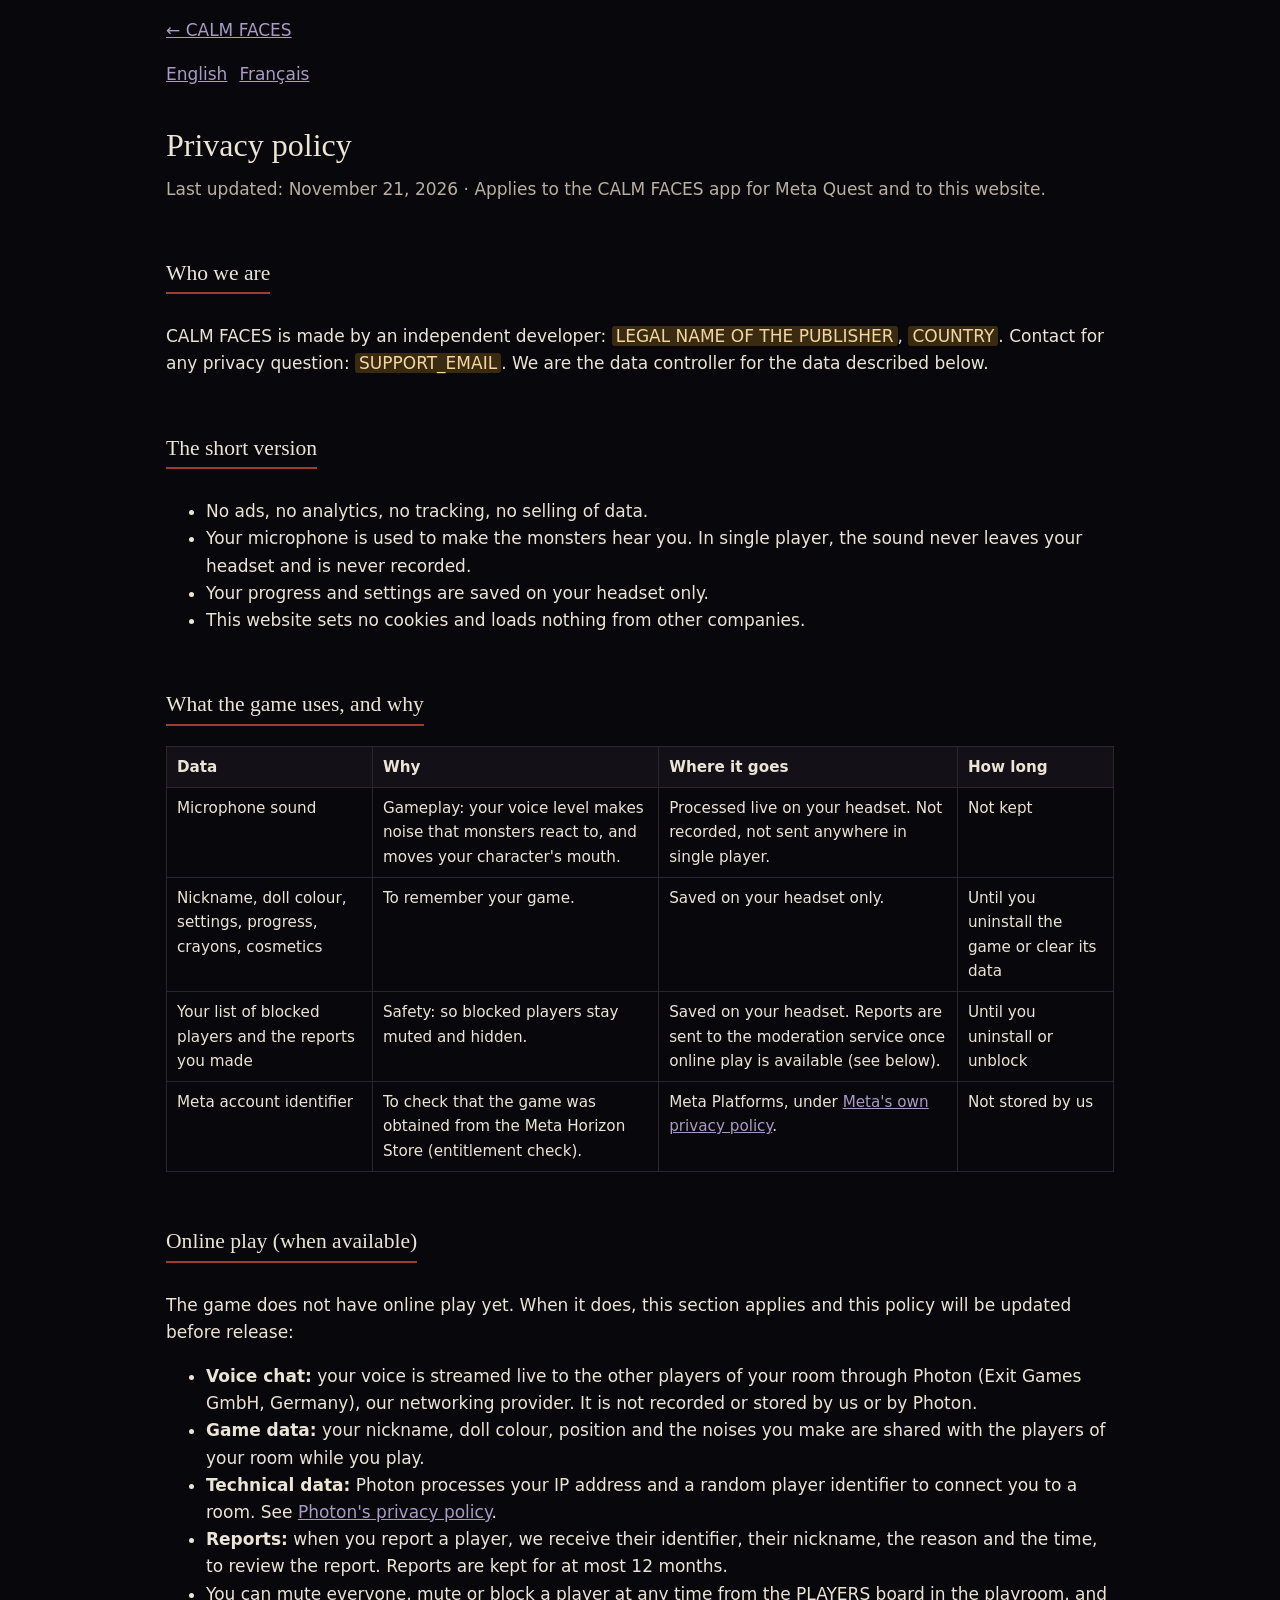
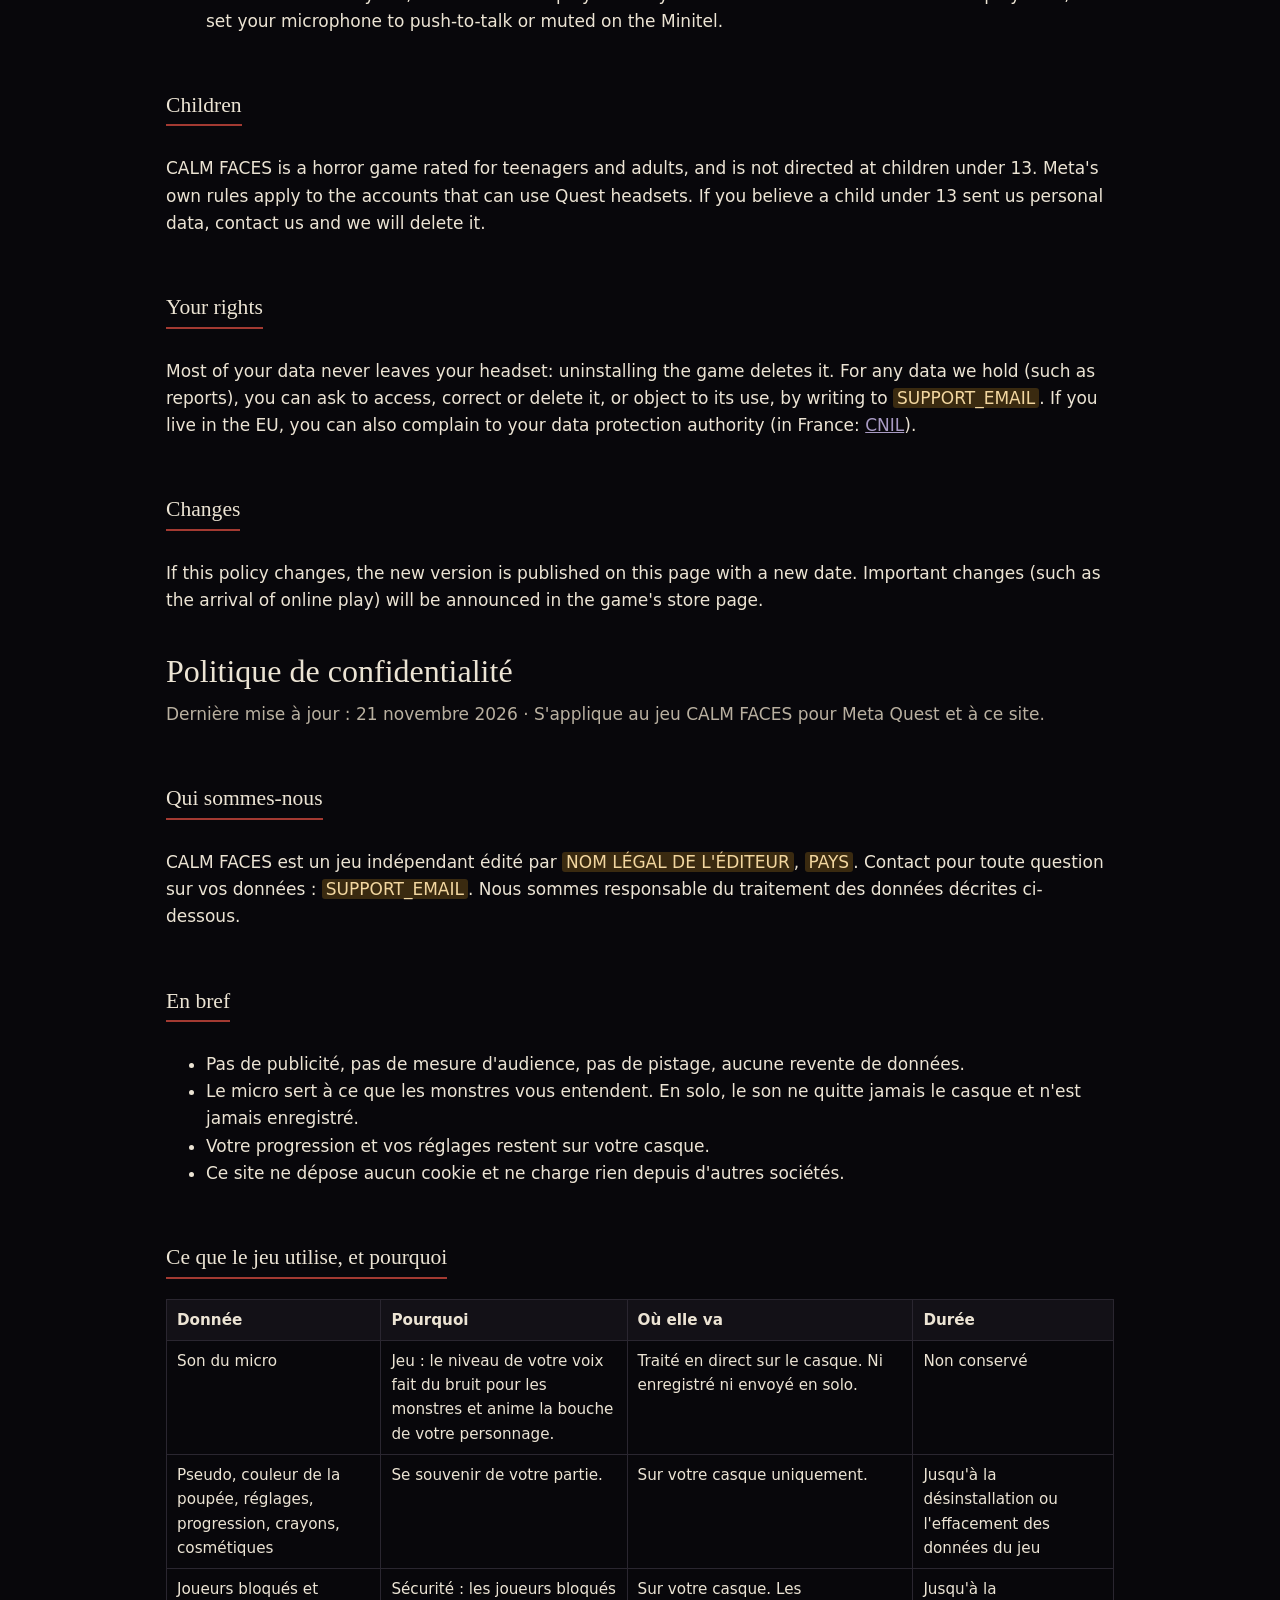
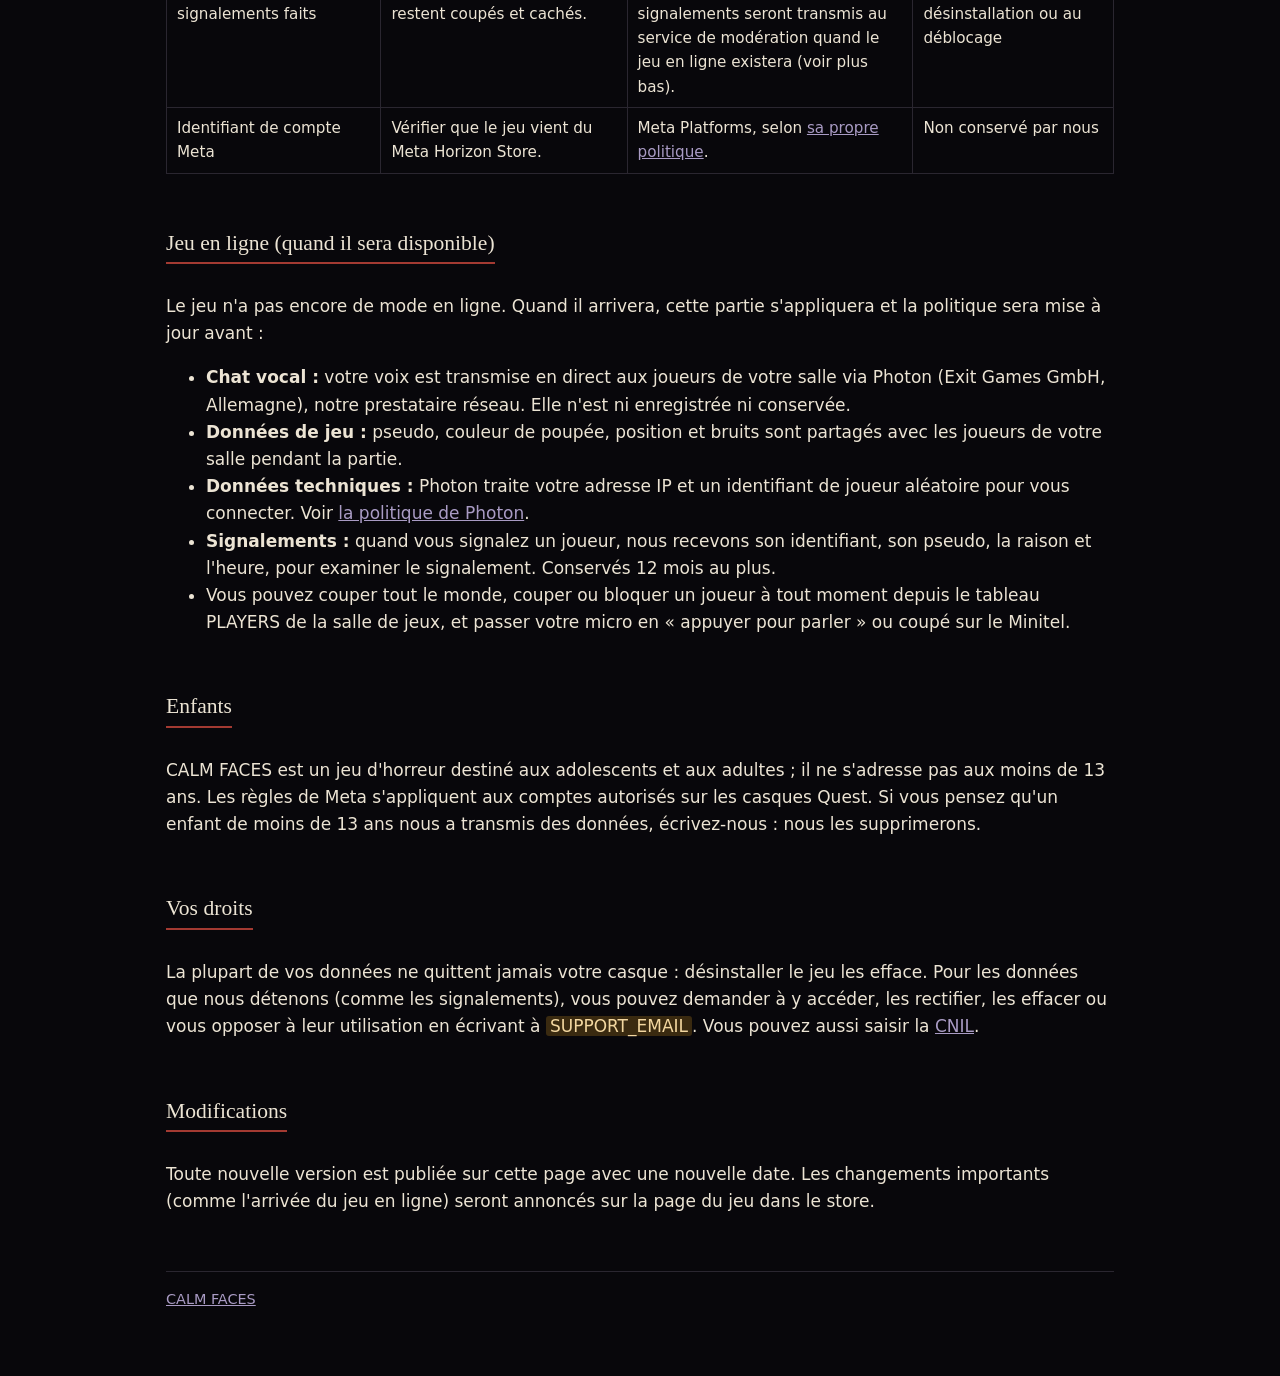
==== privacy.html @ fc9dc42d "Site de CALM FACES : page du jeu et politique de confidentialité Co-Authored-By: Claude Opus 5.5 <no" ====
<!doctype html>
<html lang="en">
<head>
  <meta charset="utf-8">
  <meta name="viewport" content="width=device-width, initial-scale=1">
  <title>CALM FACES — Privacy policy</title>
  <meta name="description" content="Privacy policy of the VR game CALM FACES.">
  <link rel="icon" href="img/icone.png">
  <link rel="stylesheet" href="style.css">
</head>
<body>
<div class="page doc">
  <p><a href="index.html">← CALM FACES</a></p>
  <div class="lang"><a href="#en">English</a><a href="#fr">Français</a></div>

  <section id="en">
    <h1>Privacy policy</h1>
    <p class="maj">Last updated: November 21, 2026 · Applies to the CALM FACES app for Meta Quest and to this website.</p>

    <h2>Who we are</h2>
    <p>CALM FACES is made by an independent developer: <span class="a-remplir">LEGAL NAME OF THE PUBLISHER</span>,
       <span class="a-remplir">COUNTRY</span>. Contact for any privacy question: <span class="a-remplir">SUPPORT_EMAIL</span>.
       We are the data controller for the data described below.</p>

    <h2>The short version</h2>
    <ul>
      <li>No ads, no analytics, no tracking, no selling of data.</li>
      <li>Your microphone is used to make the monsters hear you. In single player, the sound never leaves your headset and is never recorded.</li>
      <li>Your progress and settings are saved on your headset only.</li>
      <li>This website sets no cookies and loads nothing from other companies.</li>
    </ul>

    <h2>What the game uses, and why</h2>
    <table>
      <tr><th>Data</th><th>Why</th><th>Where it goes</th><th>How long</th></tr>
      <tr><td>Microphone sound</td><td>Gameplay: your voice level makes noise that monsters react to, and moves your character's mouth.</td><td>Processed live on your headset. Not recorded, not sent anywhere in single player.</td><td>Not kept</td></tr>
      <tr><td>Nickname, doll colour, settings, progress, crayons, cosmetics</td><td>To remember your game.</td><td>Saved on your headset only.</td><td>Until you uninstall the game or clear its data</td></tr>
      <tr><td>Your list of blocked players and the reports you made</td><td>Safety: so blocked players stay muted and hidden.</td><td>Saved on your headset. Reports are sent to the moderation service once online play is available (see below).</td><td>Until you uninstall or unblock</td></tr>
      <tr><td>Meta account identifier</td><td>To check that the game was obtained from the Meta Horizon Store (entitlement check).</td><td>Meta Platforms, under <a href="https://www.meta.com/legal/privacy-policy/">Meta's own privacy policy</a>.</td><td>Not stored by us</td></tr>
    </table>

    <h2>Online play (when available)</h2>
    <p>The game does not have online play yet. When it does, this section applies and this policy will be updated before release:</p>
    <ul>
      <li><strong>Voice chat:</strong> your voice is streamed live to the other players of your room through Photon (Exit Games GmbH, Germany), our networking provider. It is not recorded or stored by us or by Photon.</li>
      <li><strong>Game data:</strong> your nickname, doll colour, position and the noises you make are shared with the players of your room while you play.</li>
      <li><strong>Technical data:</strong> Photon processes your IP address and a random player identifier to connect you to a room. See <a href="https://www.photonengine.com/privacy">Photon's privacy policy</a>.</li>
      <li><strong>Reports:</strong> when you report a player, we receive their identifier, their nickname, the reason and the time, to review the report. Reports are kept for at most 12 months.</li>
      <li>You can mute everyone, mute or block a player at any time from the PLAYERS board in the playroom, and set your microphone to push-to-talk or muted on the Minitel.</li>
    </ul>

    <h2>Children</h2>
    <p>CALM FACES is a horror game rated for teenagers and adults, and is not directed at children under 13. Meta's own rules apply to the accounts that can use Quest headsets. If you believe a child under 13 sent us personal data, contact us and we will delete it.</p>

    <h2>Your rights</h2>
    <p>Most of your data never leaves your headset: uninstalling the game deletes it. For any data we hold (such as reports), you can ask to access, correct or delete it, or object to its use, by writing to <span class="a-remplir">SUPPORT_EMAIL</span>. If you live in the EU, you can also complain to your data protection authority (in France: <a href="https://www.cnil.fr/">CNIL</a>).</p>

    <h2>Changes</h2>
    <p>If this policy changes, the new version is published on this page with a new date. Important changes (such as the arrival of online play) will be announced in the game's store page.</p>
  </section>

  <section id="fr">
    <h1>Politique de confidentialité</h1>
    <p class="maj">Dernière mise à jour : 21 novembre 2026 · S'applique au jeu CALM FACES pour Meta Quest et à ce site.</p>

    <h2>Qui sommes-nous</h2>
    <p>CALM FACES est un jeu indépendant édité par <span class="a-remplir">NOM LÉGAL DE L'ÉDITEUR</span>,
       <span class="a-remplir">PAYS</span>. Contact pour toute question sur vos données : <span class="a-remplir">SUPPORT_EMAIL</span>.
       Nous sommes responsable du traitement des données décrites ci-dessous.</p>

    <h2>En bref</h2>
    <ul>
      <li>Pas de publicité, pas de mesure d'audience, pas de pistage, aucune revente de données.</li>
      <li>Le micro sert à ce que les monstres vous entendent. En solo, le son ne quitte jamais le casque et n'est jamais enregistré.</li>
      <li>Votre progression et vos réglages restent sur votre casque.</li>
      <li>Ce site ne dépose aucun cookie et ne charge rien depuis d'autres sociétés.</li>
    </ul>

    <h2>Ce que le jeu utilise, et pourquoi</h2>
    <table>
      <tr><th>Donnée</th><th>Pourquoi</th><th>Où elle va</th><th>Durée</th></tr>
      <tr><td>Son du micro</td><td>Jeu : le niveau de votre voix fait du bruit pour les monstres et anime la bouche de votre personnage.</td><td>Traité en direct sur le casque. Ni enregistré ni envoyé en solo.</td><td>Non conservé</td></tr>
      <tr><td>Pseudo, couleur de la poupée, réglages, progression, crayons, cosmétiques</td><td>Se souvenir de votre partie.</td><td>Sur votre casque uniquement.</td><td>Jusqu'à la désinstallation ou l'effacement des données du jeu</td></tr>
      <tr><td>Joueurs bloqués et signalements faits</td><td>Sécurité : les joueurs bloqués restent coupés et cachés.</td><td>Sur votre casque. Les signalements seront transmis au service de modération quand le jeu en ligne existera (voir plus bas).</td><td>Jusqu'à la désinstallation ou au déblocage</td></tr>
      <tr><td>Identifiant de compte Meta</td><td>Vérifier que le jeu vient du Meta Horizon Store.</td><td>Meta Platforms, selon <a href="https://www.meta.com/legal/privacy-policy/">sa propre politique</a>.</td><td>Non conservé par nous</td></tr>
    </table>

    <h2>Jeu en ligne (quand il sera disponible)</h2>
    <p>Le jeu n'a pas encore de mode en ligne. Quand il arrivera, cette partie s'appliquera et la politique sera mise à jour avant :</p>
    <ul>
      <li><strong>Chat vocal :</strong> votre voix est transmise en direct aux joueurs de votre salle via Photon (Exit Games GmbH, Allemagne), notre prestataire réseau. Elle n'est ni enregistrée ni conservée.</li>
      <li><strong>Données de jeu :</strong> pseudo, couleur de poupée, position et bruits sont partagés avec les joueurs de votre salle pendant la partie.</li>
      <li><strong>Données techniques :</strong> Photon traite votre adresse IP et un identifiant de joueur aléatoire pour vous connecter. Voir <a href="https://www.photonengine.com/privacy">la politique de Photon</a>.</li>
      <li><strong>Signalements :</strong> quand vous signalez un joueur, nous recevons son identifiant, son pseudo, la raison et l'heure, pour examiner le signalement. Conservés 12 mois au plus.</li>
      <li>Vous pouvez couper tout le monde, couper ou bloquer un joueur à tout moment depuis le tableau PLAYERS de la salle de jeux, et passer votre micro en « appuyer pour parler » ou coupé sur le Minitel.</li>
    </ul>

    <h2>Enfants</h2>
    <p>CALM FACES est un jeu d'horreur destiné aux adolescents et aux adultes ; il ne s'adresse pas aux moins de 13 ans. Les règles de Meta s'appliquent aux comptes autorisés sur les casques Quest. Si vous pensez qu'un enfant de moins de 13 ans nous a transmis des données, écrivez-nous : nous les supprimerons.</p>

    <h2>Vos droits</h2>
    <p>La plupart de vos données ne quittent jamais votre casque : désinstaller le jeu les efface. Pour les données que nous détenons (comme les signalements), vous pouvez demander à y accéder, les rectifier, les effacer ou vous opposer à leur utilisation en écrivant à <span class="a-remplir">SUPPORT_EMAIL</span>. Vous pouvez aussi saisir la <a href="https://www.cnil.fr/">CNIL</a>.</p>

    <h2>Modifications</h2>
    <p>Toute nouvelle version est publiée sur cette page avec une nouvelle date. Les changements importants (comme l'arrivée du jeu en ligne) seront annoncés sur la page du jeu dans le store.</p>
  </section>

  <footer><nav><a href="index.html">CALM FACES</a></nav></footer>
</div>
</body>
</html>
---- style.css ----
/* CALM FACES — site du jeu. Aucune ressource externe (pas de police Google, pas de traceur) : rien ne part
   chez un tiers quand on visite la page, ce qui simplifie la politique de confidentialité. */
:root {
  --nuit: #08070b;
  --papier: #ece4d4;
  --papier-2: #b9b0a0;
  --encre: #a33a32;
  --lilas: #a99bc4;
  --carte: #131117;
  --trait: #2a2630;
}
* { box-sizing: border-box; }
html { background: var(--nuit); }
body {
  margin: 0;
  background: var(--nuit);
  color: var(--papier);
  font: 17px/1.6 "Segoe UI", system-ui, -apple-system, Roboto, sans-serif;
}
a { color: var(--lilas); }
a:hover { color: var(--papier); }
.page { max-width: 980px; margin: 0 auto; padding: 0 16px 64px; }
header.hero { text-align: center; padding: 24px 0 8px; }
header.hero img { width: min(720px, 100%); height: auto; display: block; margin: 0 auto; }
.tagline { font-size: 1.25rem; color: var(--papier); margin: 0 auto 8px; max-width: 640px; }
.sous { color: var(--papier-2); margin: 0 auto 24px; max-width: 640px; }
.badges { display: flex; flex-wrap: wrap; gap: 8px; justify-content: center; margin-bottom: 32px; }
.badge { border: 1px solid var(--trait); border-radius: 999px; padding: 4px 12px; font-size: .9rem; color: var(--papier-2); }
h2 { font-family: Georgia, "Times New Roman", serif; font-weight: normal; font-size: 1.7rem; margin: 48px 0 12px;
     border-bottom: 2px solid var(--encre); display: inline-block; padding-bottom: 2px; }
h3 { margin: 0 0 6px; font-size: 1.05rem; }
.grille { display: grid; gap: 14px; grid-template-columns: repeat(auto-fit, minmax(220px, 1fr)); }
.carte { background: var(--carte); border: 1px solid var(--trait); border-radius: 10px; padding: 16px; }
.carte p { margin: 0; color: var(--papier-2); }
.captures { display: grid; gap: 10px; grid-template-columns: repeat(auto-fit, minmax(280px, 1fr)); }
.captures img { width: 100%; height: auto; border-radius: 8px; border: 1px solid var(--trait); display: block; }
.avert { border-left: 3px solid var(--encre); padding: 8px 14px; background: var(--carte); color: var(--papier-2); }
footer { margin-top: 56px; padding-top: 16px; border-top: 1px solid var(--trait); color: var(--papier-2); font-size: .9rem; }
footer nav a { margin-right: 16px; }
/* politique de confidentialité */
.doc h1 { font-family: Georgia, serif; font-weight: normal; font-size: 2rem; margin: 32px 0 4px; }
.doc .maj { color: var(--papier-2); margin-top: 0; }
.doc h2 { font-size: 1.35rem; margin-top: 36px; }
.doc table { border-collapse: collapse; width: 100%; margin: 8px 0 16px; font-size: .95rem; }
.doc th, .doc td { border: 1px solid var(--trait); padding: 8px 10px; text-align: left; vertical-align: top; }
.doc th { background: var(--carte); }
.lang { display: flex; gap: 12px; margin: 16px 0; }
.a-remplir { background: #3a2a10; color: #f3d7a0; padding: 0 4px; border-radius: 3px; }
@media (max-width: 600px) {
  body { font-size: 16px; }
  .doc table { display: block; overflow-x: auto; }
}
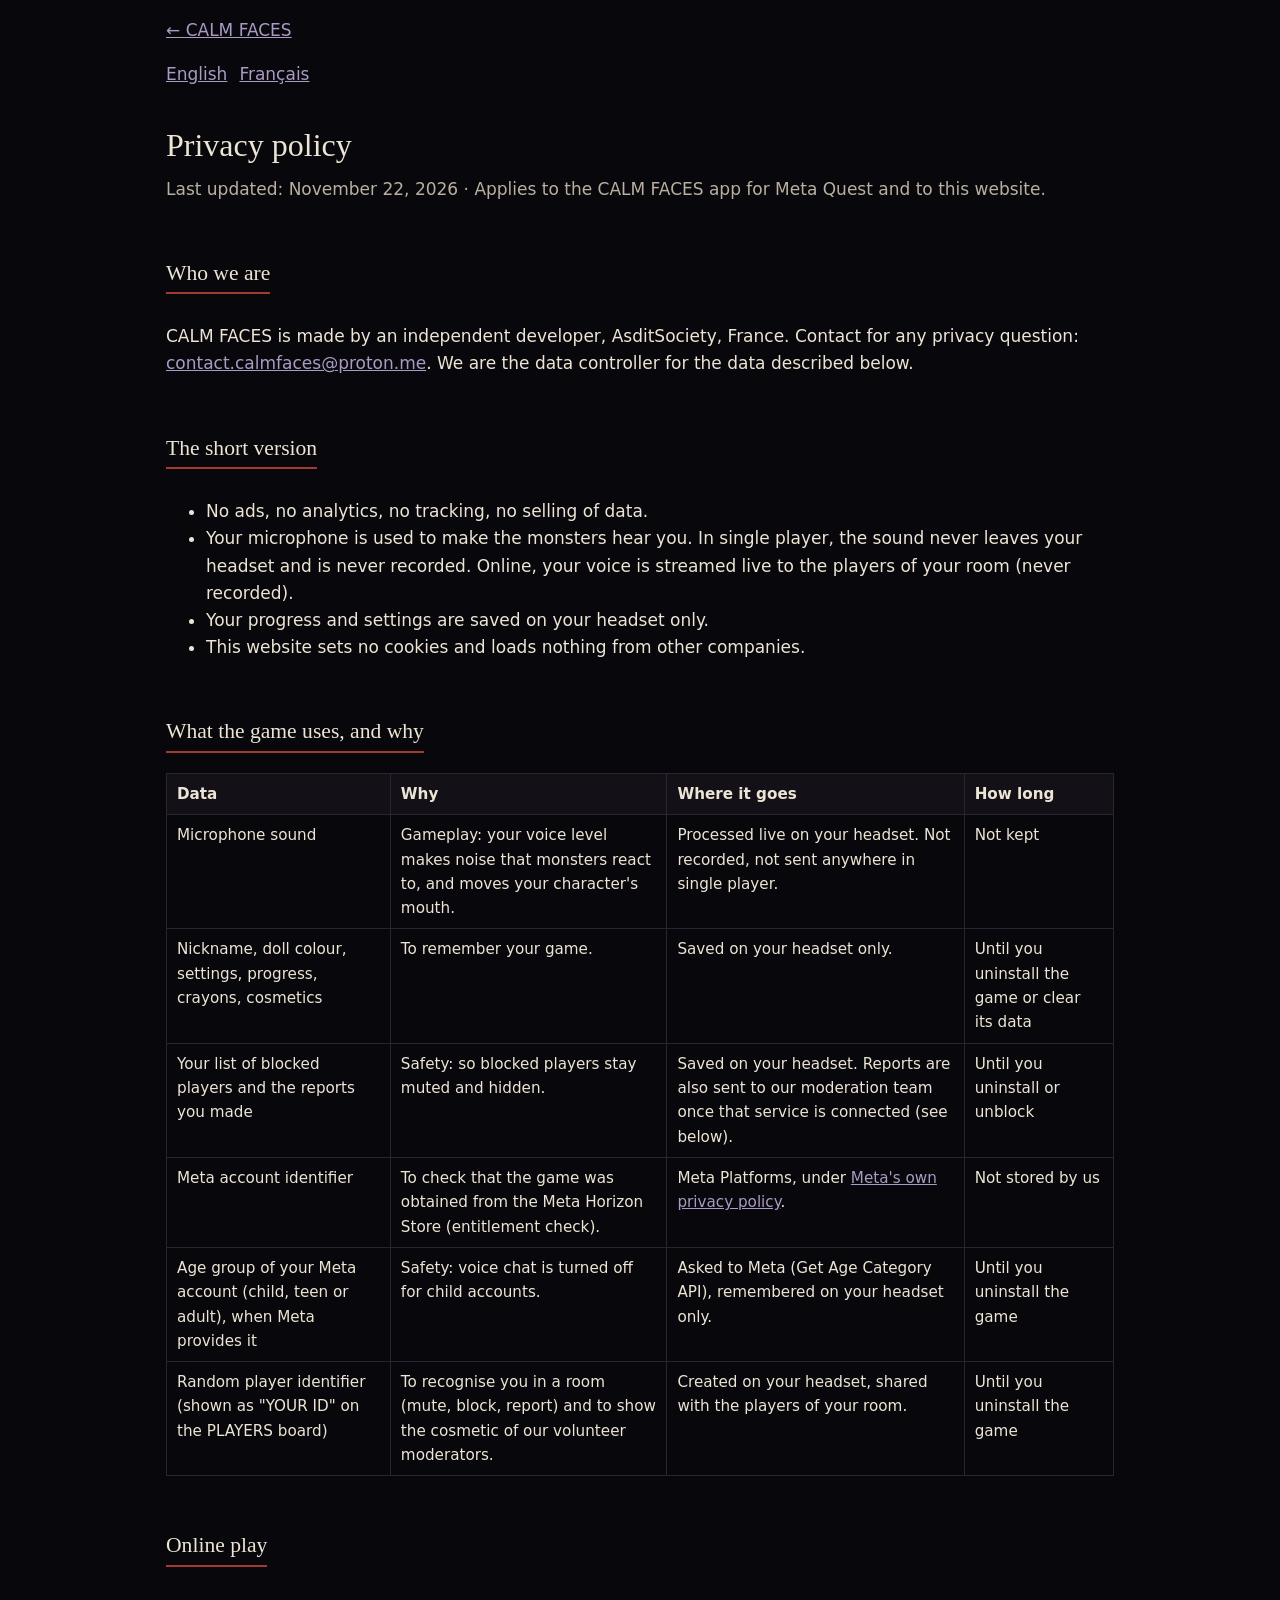
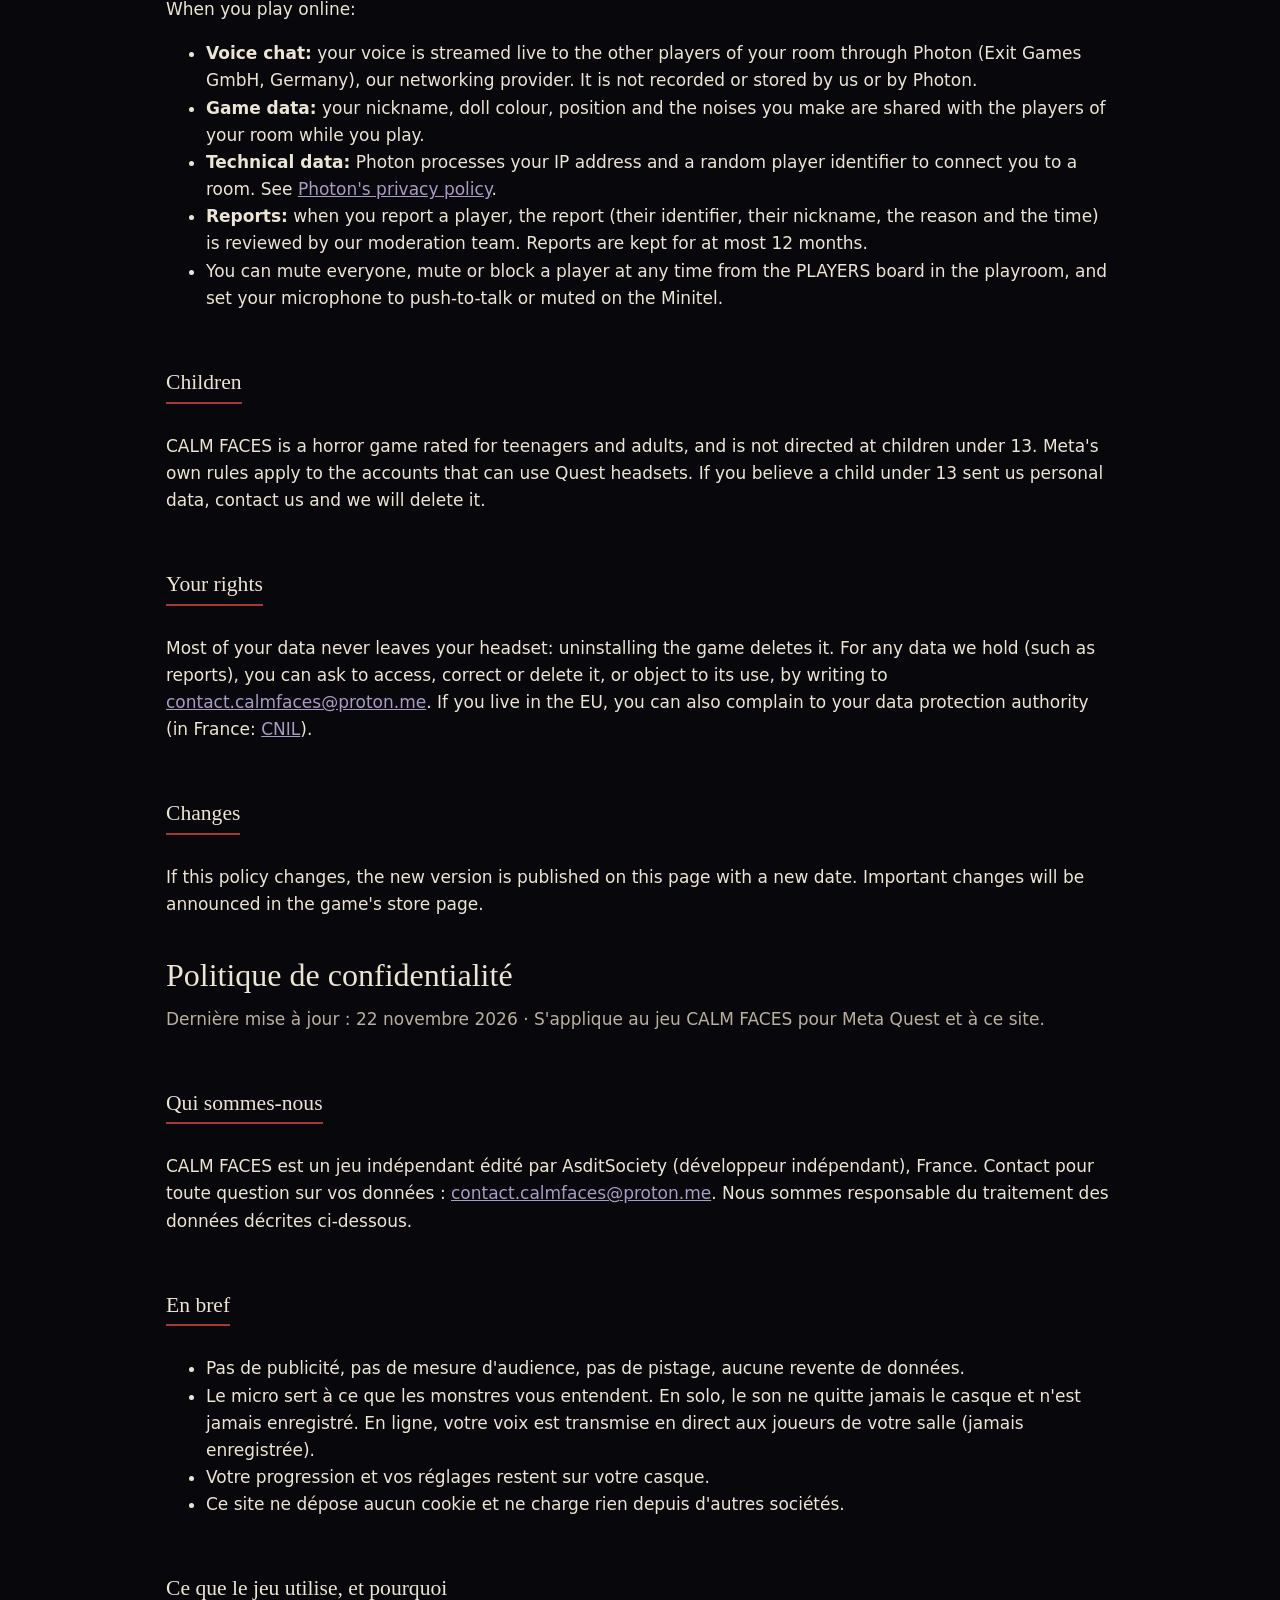
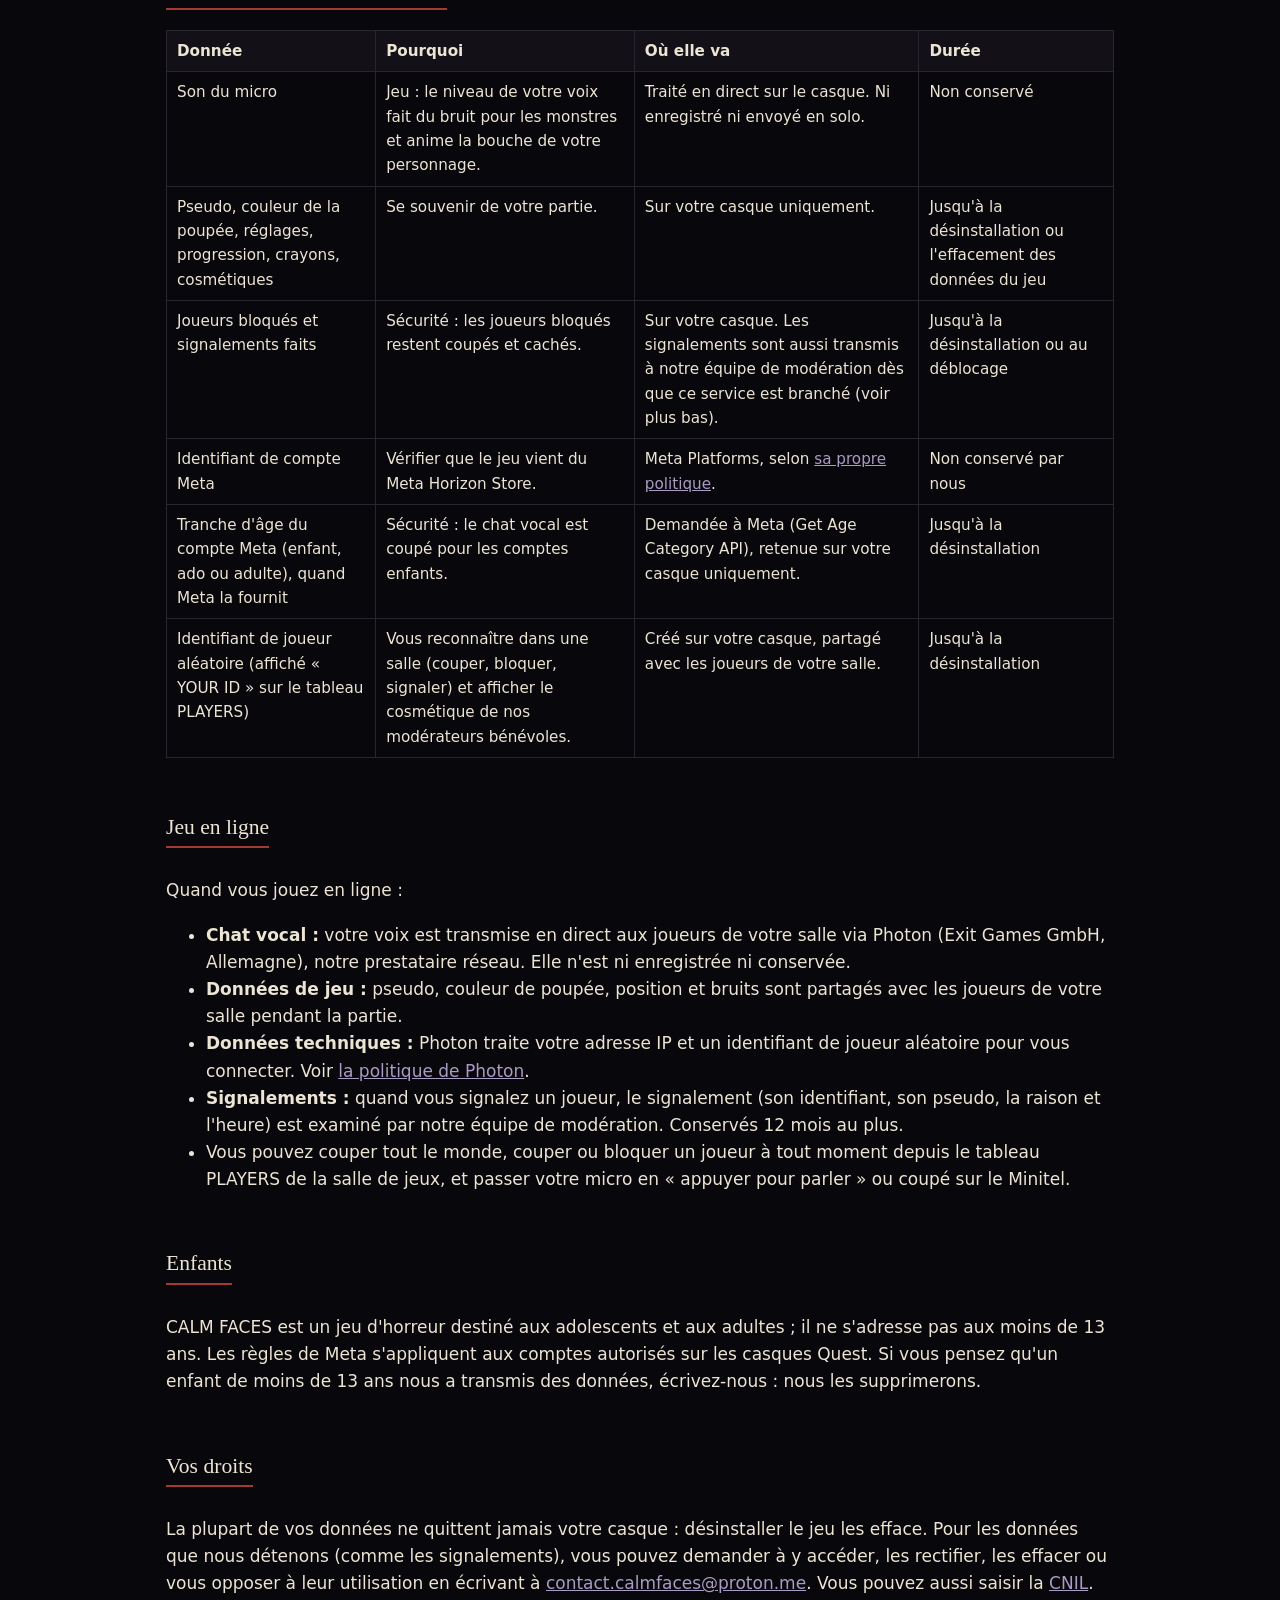
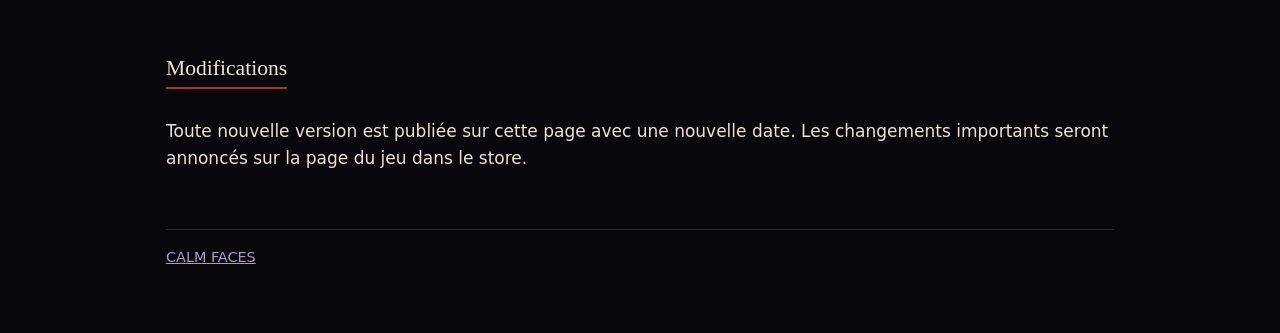
==== commit 33aaf054: "Politique de confidentialité complète et à jour (éditeur, contact, jeu en ligne) Co-Authored-By: Cla" ====
--- a/privacy.html
+++ b/privacy.html
@@ -15,17 +15,17 @@
 
   <section id="en">
     <h1>Privacy policy</h1>
-    <p class="maj">Last updated: November 21, 2026 · Applies to the CALM FACES app for Meta Quest and to this website.</p>
+    <p class="maj">Last updated: November 22, 2026 · Applies to the CALM FACES app for Meta Quest and to this website.</p>
 
     <h2>Who we are</h2>
-    <p>CALM FACES is made by an independent developer: <span class="a-remplir">LEGAL NAME OF THE PUBLISHER</span>,
-       <span class="a-remplir">COUNTRY</span>. Contact for any privacy question: <span class="a-remplir">SUPPORT_EMAIL</span>.
+    <p>CALM FACES is made by an independent developer, AsditSociety,
+       France. Contact for any privacy question: <a href="mailto:contact.calmfaces@proton.me">contact.calmfaces@proton.me</a>.
        We are the data controller for the data described below.</p>
 
     <h2>The short version</h2>
     <ul>
       <li>No ads, no analytics, no tracking, no selling of data.</li>
-      <li>Your microphone is used to make the monsters hear you. In single player, the sound never leaves your headset and is never recorded.</li>
+      <li>Your microphone is used to make the monsters hear you. In single player, the sound never leaves your headset and is never recorded. Online, your voice is streamed live to the players of your room (never recorded).</li>
       <li>Your progress and settings are saved on your headset only.</li>
       <li>This website sets no cookies and loads nothing from other companies.</li>
     </ul>
@@ -35,17 +35,19 @@
       <tr><th>Data</th><th>Why</th><th>Where it goes</th><th>How long</th></tr>
       <tr><td>Microphone sound</td><td>Gameplay: your voice level makes noise that monsters react to, and moves your character's mouth.</td><td>Processed live on your headset. Not recorded, not sent anywhere in single player.</td><td>Not kept</td></tr>
       <tr><td>Nickname, doll colour, settings, progress, crayons, cosmetics</td><td>To remember your game.</td><td>Saved on your headset only.</td><td>Until you uninstall the game or clear its data</td></tr>
-      <tr><td>Your list of blocked players and the reports you made</td><td>Safety: so blocked players stay muted and hidden.</td><td>Saved on your headset. Reports are sent to the moderation service once online play is available (see below).</td><td>Until you uninstall or unblock</td></tr>
+      <tr><td>Your list of blocked players and the reports you made</td><td>Safety: so blocked players stay muted and hidden.</td><td>Saved on your headset. Reports are also sent to our moderation team once that service is connected (see below).</td><td>Until you uninstall or unblock</td></tr>
       <tr><td>Meta account identifier</td><td>To check that the game was obtained from the Meta Horizon Store (entitlement check).</td><td>Meta Platforms, under <a href="https://www.meta.com/legal/privacy-policy/">Meta's own privacy policy</a>.</td><td>Not stored by us</td></tr>
+      <tr><td>Age group of your Meta account (child, teen or adult), when Meta provides it</td><td>Safety: voice chat is turned off for child accounts.</td><td>Asked to Meta (Get Age Category API), remembered on your headset only.</td><td>Until you uninstall the game</td></tr>
+      <tr><td>Random player identifier (shown as "YOUR ID" on the PLAYERS board)</td><td>To recognise you in a room (mute, block, report) and to show the cosmetic of our volunteer moderators.</td><td>Created on your headset, shared with the players of your room.</td><td>Until you uninstall the game</td></tr>
     </table>
 
-    <h2>Online play (when available)</h2>
-    <p>The game does not have online play yet. When it does, this section applies and this policy will be updated before release:</p>
+    <h2>Online play</h2>
+    <p>When you play online:</p>
     <ul>
       <li><strong>Voice chat:</strong> your voice is streamed live to the other players of your room through Photon (Exit Games GmbH, Germany), our networking provider. It is not recorded or stored by us or by Photon.</li>
       <li><strong>Game data:</strong> your nickname, doll colour, position and the noises you make are shared with the players of your room while you play.</li>
       <li><strong>Technical data:</strong> Photon processes your IP address and a random player identifier to connect you to a room. See <a href="https://www.photonengine.com/privacy">Photon's privacy policy</a>.</li>
-      <li><strong>Reports:</strong> when you report a player, we receive their identifier, their nickname, the reason and the time, to review the report. Reports are kept for at most 12 months.</li>
+      <li><strong>Reports:</strong> when you report a player, the report (their identifier, their nickname, the reason and the time) is reviewed by our moderation team. Reports are kept for at most 12 months.</li>
       <li>You can mute everyone, mute or block a player at any time from the PLAYERS board in the playroom, and set your microphone to push-to-talk or muted on the Minitel.</li>
     </ul>
 
@@ -53,25 +55,25 @@
     <p>CALM FACES is a horror game rated for teenagers and adults, and is not directed at children under 13. Meta's own rules apply to the accounts that can use Quest headsets. If you believe a child under 13 sent us personal data, contact us and we will delete it.</p>
 
     <h2>Your rights</h2>
-    <p>Most of your data never leaves your headset: uninstalling the game deletes it. For any data we hold (such as reports), you can ask to access, correct or delete it, or object to its use, by writing to <span class="a-remplir">SUPPORT_EMAIL</span>. If you live in the EU, you can also complain to your data protection authority (in France: <a href="https://www.cnil.fr/">CNIL</a>).</p>
+    <p>Most of your data never leaves your headset: uninstalling the game deletes it. For any data we hold (such as reports), you can ask to access, correct or delete it, or object to its use, by writing to <a href="mailto:contact.calmfaces@proton.me">contact.calmfaces@proton.me</a>. If you live in the EU, you can also complain to your data protection authority (in France: <a href="https://www.cnil.fr/">CNIL</a>).</p>
 
     <h2>Changes</h2>
-    <p>If this policy changes, the new version is published on this page with a new date. Important changes (such as the arrival of online play) will be announced in the game's store page.</p>
+    <p>If this policy changes, the new version is published on this page with a new date. Important changes will be announced in the game's store page.</p>
   </section>
 
   <section id="fr">
     <h1>Politique de confidentialité</h1>
-    <p class="maj">Dernière mise à jour : 21 novembre 2026 · S'applique au jeu CALM FACES pour Meta Quest et à ce site.</p>
+    <p class="maj">Dernière mise à jour : 22 novembre 2026 · S'applique au jeu CALM FACES pour Meta Quest et à ce site.</p>
 
     <h2>Qui sommes-nous</h2>
-    <p>CALM FACES est un jeu indépendant édité par <span class="a-remplir">NOM LÉGAL DE L'ÉDITEUR</span>,
-       <span class="a-remplir">PAYS</span>. Contact pour toute question sur vos données : <span class="a-remplir">SUPPORT_EMAIL</span>.
+    <p>CALM FACES est un jeu indépendant édité par AsditSociety (développeur indépendant),
+       France. Contact pour toute question sur vos données : <a href="mailto:contact.calmfaces@proton.me">contact.calmfaces@proton.me</a>.
        Nous sommes responsable du traitement des données décrites ci-dessous.</p>
 
     <h2>En bref</h2>
     <ul>
       <li>Pas de publicité, pas de mesure d'audience, pas de pistage, aucune revente de données.</li>
-      <li>Le micro sert à ce que les monstres vous entendent. En solo, le son ne quitte jamais le casque et n'est jamais enregistré.</li>
+      <li>Le micro sert à ce que les monstres vous entendent. En solo, le son ne quitte jamais le casque et n'est jamais enregistré. En ligne, votre voix est transmise en direct aux joueurs de votre salle (jamais enregistrée).</li>
       <li>Votre progression et vos réglages restent sur votre casque.</li>
       <li>Ce site ne dépose aucun cookie et ne charge rien depuis d'autres sociétés.</li>
     </ul>
@@ -81,17 +83,19 @@
       <tr><th>Donnée</th><th>Pourquoi</th><th>Où elle va</th><th>Durée</th></tr>
       <tr><td>Son du micro</td><td>Jeu : le niveau de votre voix fait du bruit pour les monstres et anime la bouche de votre personnage.</td><td>Traité en direct sur le casque. Ni enregistré ni envoyé en solo.</td><td>Non conservé</td></tr>
       <tr><td>Pseudo, couleur de la poupée, réglages, progression, crayons, cosmétiques</td><td>Se souvenir de votre partie.</td><td>Sur votre casque uniquement.</td><td>Jusqu'à la désinstallation ou l'effacement des données du jeu</td></tr>
-      <tr><td>Joueurs bloqués et signalements faits</td><td>Sécurité : les joueurs bloqués restent coupés et cachés.</td><td>Sur votre casque. Les signalements seront transmis au service de modération quand le jeu en ligne existera (voir plus bas).</td><td>Jusqu'à la désinstallation ou au déblocage</td></tr>
+      <tr><td>Joueurs bloqués et signalements faits</td><td>Sécurité : les joueurs bloqués restent coupés et cachés.</td><td>Sur votre casque. Les signalements sont aussi transmis à notre équipe de modération dès que ce service est branché (voir plus bas).</td><td>Jusqu'à la désinstallation ou au déblocage</td></tr>
       <tr><td>Identifiant de compte Meta</td><td>Vérifier que le jeu vient du Meta Horizon Store.</td><td>Meta Platforms, selon <a href="https://www.meta.com/legal/privacy-policy/">sa propre politique</a>.</td><td>Non conservé par nous</td></tr>
+      <tr><td>Tranche d'âge du compte Meta (enfant, ado ou adulte), quand Meta la fournit</td><td>Sécurité : le chat vocal est coupé pour les comptes enfants.</td><td>Demandée à Meta (Get Age Category API), retenue sur votre casque uniquement.</td><td>Jusqu'à la désinstallation</td></tr>
+      <tr><td>Identifiant de joueur aléatoire (affiché « YOUR ID » sur le tableau PLAYERS)</td><td>Vous reconnaître dans une salle (couper, bloquer, signaler) et afficher le cosmétique de nos modérateurs bénévoles.</td><td>Créé sur votre casque, partagé avec les joueurs de votre salle.</td><td>Jusqu'à la désinstallation</td></tr>
     </table>
 
-    <h2>Jeu en ligne (quand il sera disponible)</h2>
-    <p>Le jeu n'a pas encore de mode en ligne. Quand il arrivera, cette partie s'appliquera et la politique sera mise à jour avant :</p>
+    <h2>Jeu en ligne</h2>
+    <p>Quand vous jouez en ligne :</p>
     <ul>
       <li><strong>Chat vocal :</strong> votre voix est transmise en direct aux joueurs de votre salle via Photon (Exit Games GmbH, Allemagne), notre prestataire réseau. Elle n'est ni enregistrée ni conservée.</li>
       <li><strong>Données de jeu :</strong> pseudo, couleur de poupée, position et bruits sont partagés avec les joueurs de votre salle pendant la partie.</li>
       <li><strong>Données techniques :</strong> Photon traite votre adresse IP et un identifiant de joueur aléatoire pour vous connecter. Voir <a href="https://www.photonengine.com/privacy">la politique de Photon</a>.</li>
-      <li><strong>Signalements :</strong> quand vous signalez un joueur, nous recevons son identifiant, son pseudo, la raison et l'heure, pour examiner le signalement. Conservés 12 mois au plus.</li>
+      <li><strong>Signalements :</strong> quand vous signalez un joueur, le signalement (son identifiant, son pseudo, la raison et l'heure) est examiné par notre équipe de modération. Conservés 12 mois au plus.</li>
       <li>Vous pouvez couper tout le monde, couper ou bloquer un joueur à tout moment depuis le tableau PLAYERS de la salle de jeux, et passer votre micro en « appuyer pour parler » ou coupé sur le Minitel.</li>
     </ul>
 
@@ -99,10 +103,10 @@
     <p>CALM FACES est un jeu d'horreur destiné aux adolescents et aux adultes ; il ne s'adresse pas aux moins de 13 ans. Les règles de Meta s'appliquent aux comptes autorisés sur les casques Quest. Si vous pensez qu'un enfant de moins de 13 ans nous a transmis des données, écrivez-nous : nous les supprimerons.</p>
 
     <h2>Vos droits</h2>
-    <p>La plupart de vos données ne quittent jamais votre casque : désinstaller le jeu les efface. Pour les données que nous détenons (comme les signalements), vous pouvez demander à y accéder, les rectifier, les effacer ou vous opposer à leur utilisation en écrivant à <span class="a-remplir">SUPPORT_EMAIL</span>. Vous pouvez aussi saisir la <a href="https://www.cnil.fr/">CNIL</a>.</p>
+    <p>La plupart de vos données ne quittent jamais votre casque : désinstaller le jeu les efface. Pour les données que nous détenons (comme les signalements), vous pouvez demander à y accéder, les rectifier, les effacer ou vous opposer à leur utilisation en écrivant à <a href="mailto:contact.calmfaces@proton.me">contact.calmfaces@proton.me</a>. Vous pouvez aussi saisir la <a href="https://www.cnil.fr/">CNIL</a>.</p>
 
     <h2>Modifications</h2>
-    <p>Toute nouvelle version est publiée sur cette page avec une nouvelle date. Les changements importants (comme l'arrivée du jeu en ligne) seront annoncés sur la page du jeu dans le store.</p>
+    <p>Toute nouvelle version est publiée sur cette page avec une nouvelle date. Les changements importants seront annoncés sur la page du jeu dans le store.</p>
   </section>
 
   <footer><nav><a href="index.html">CALM FACES</a></nav></footer>
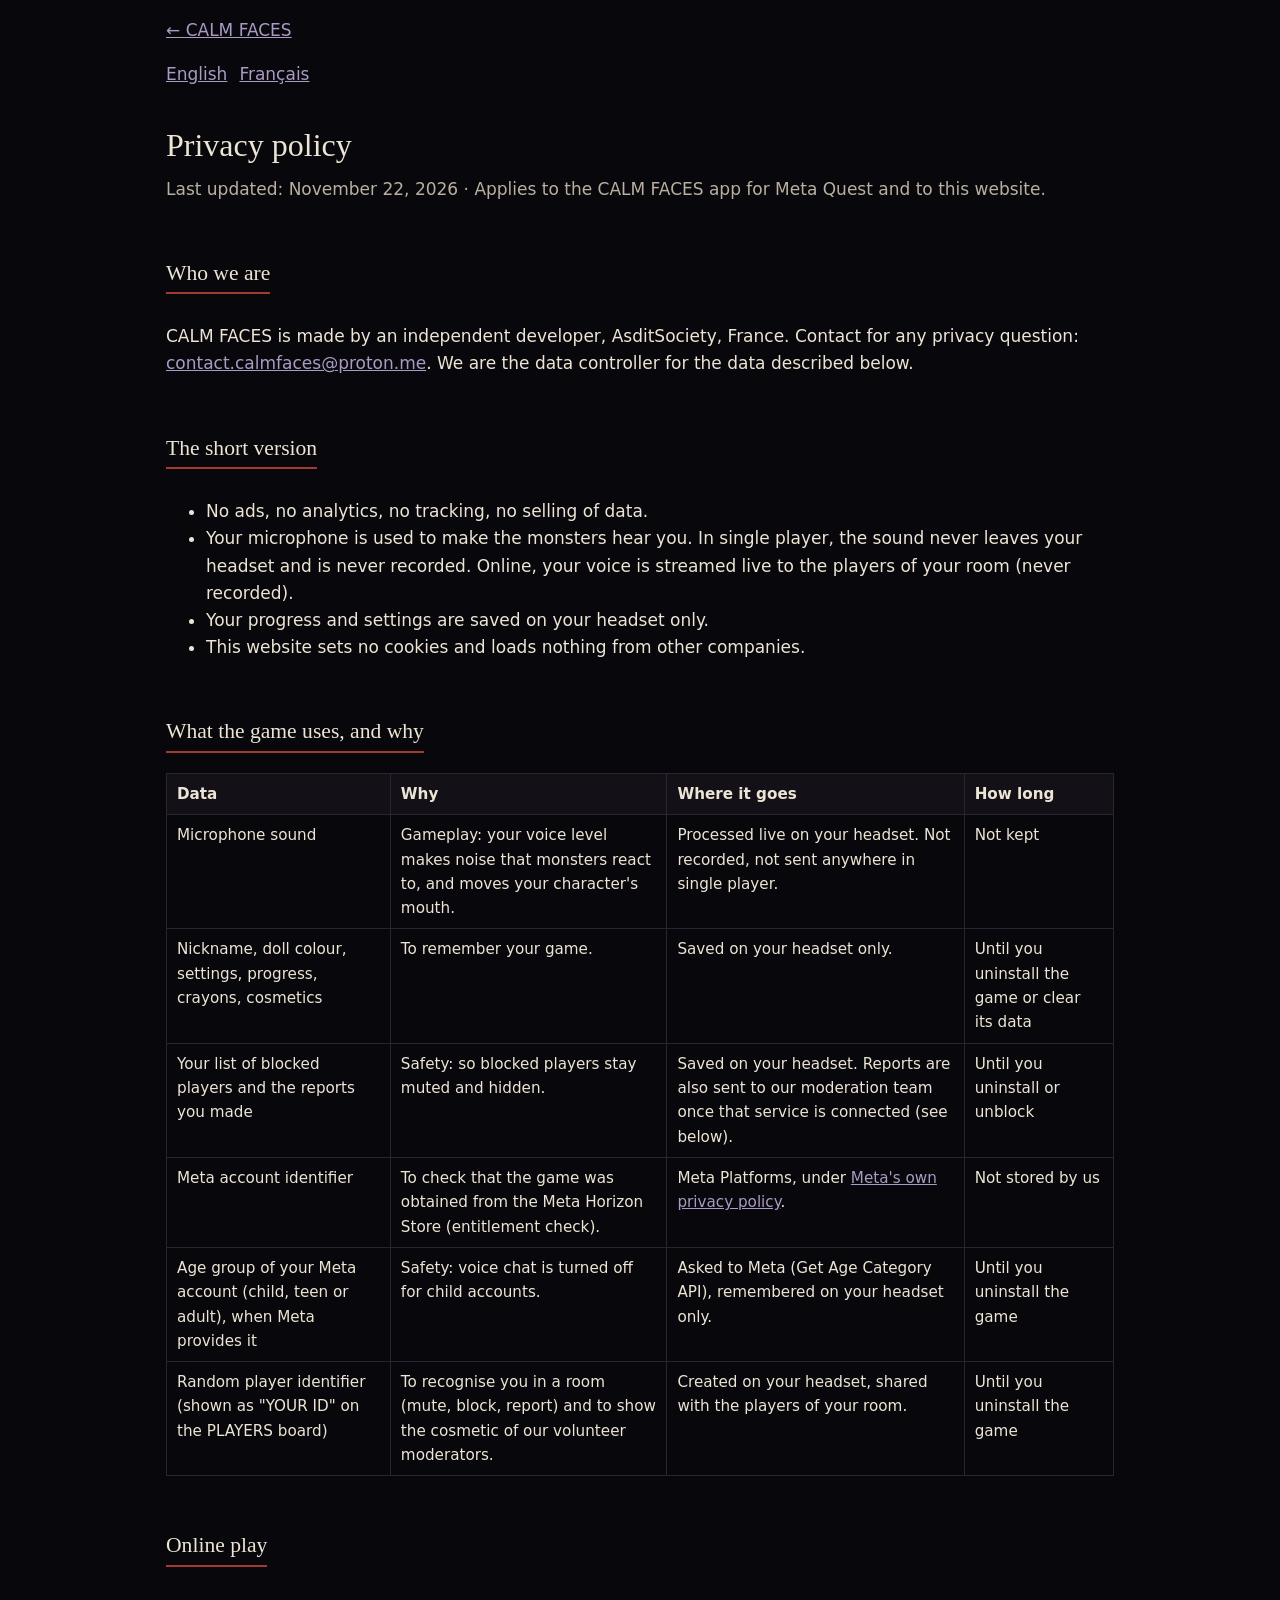
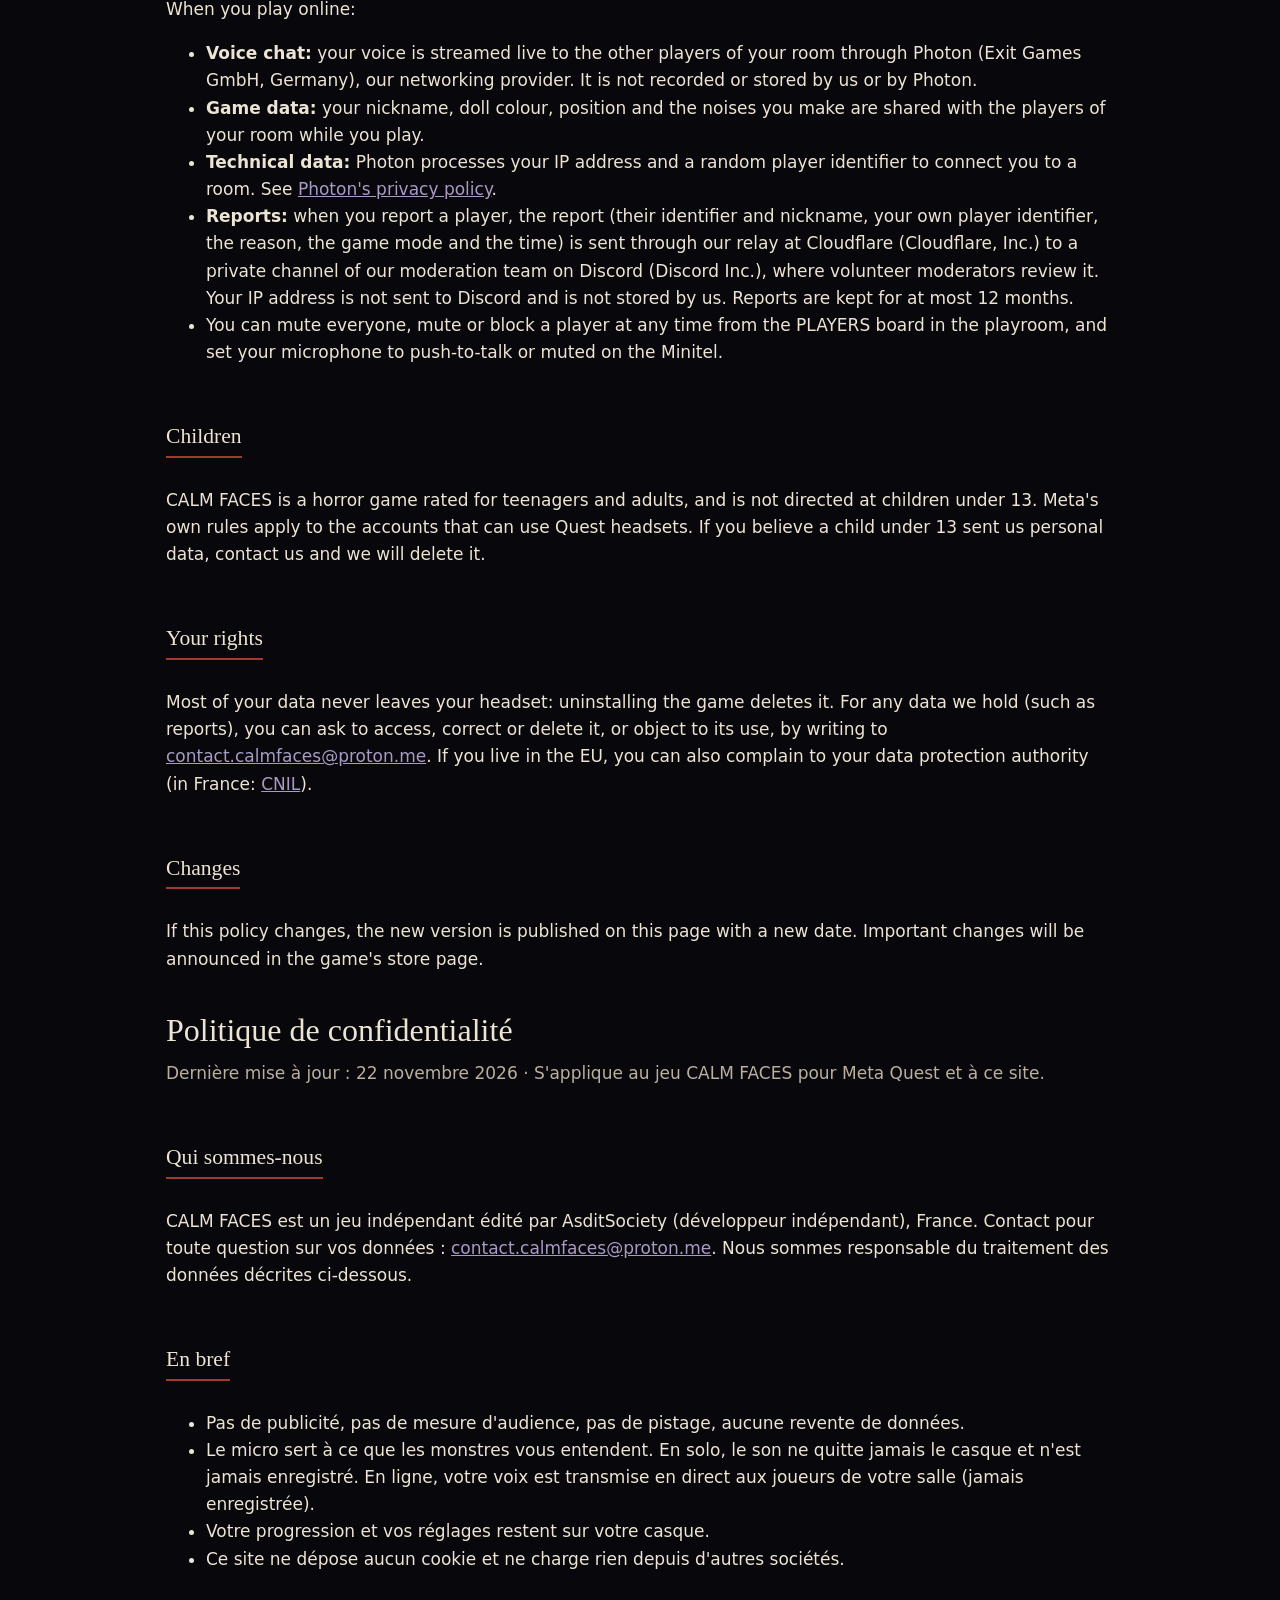
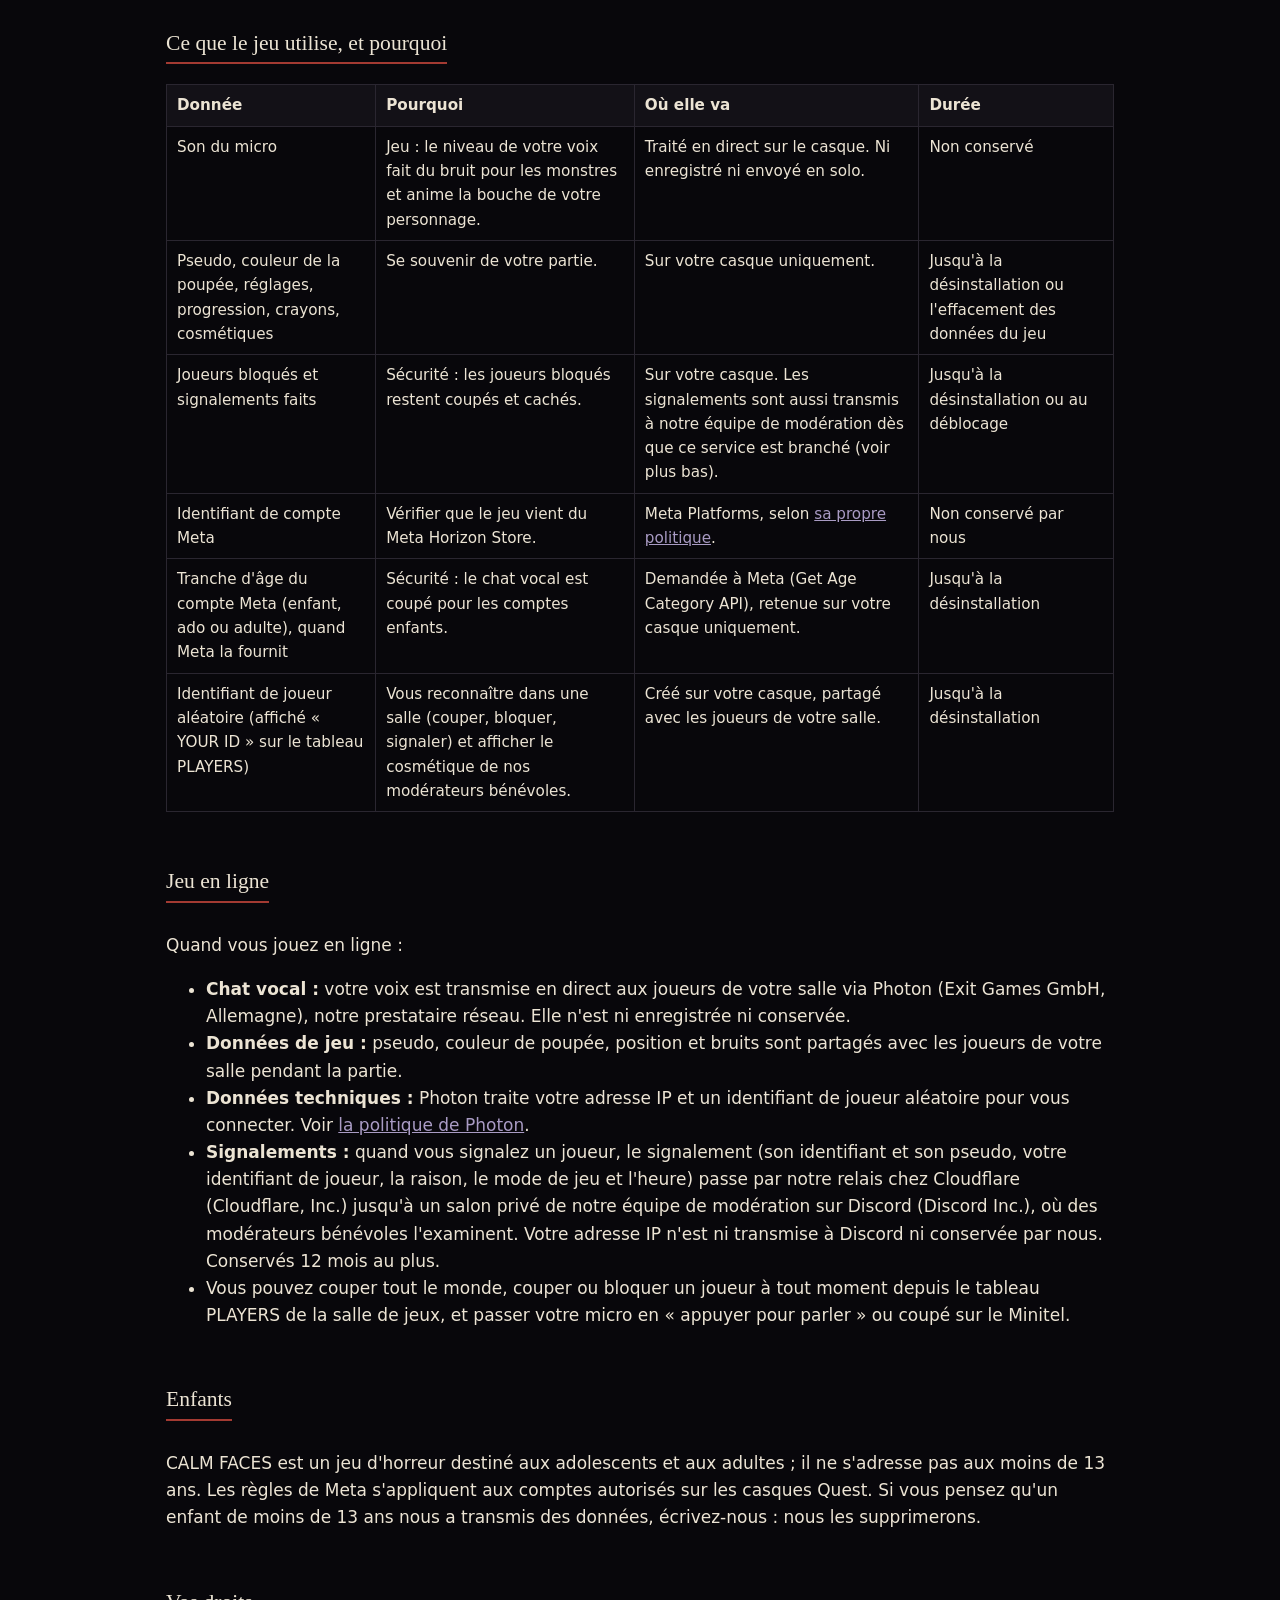
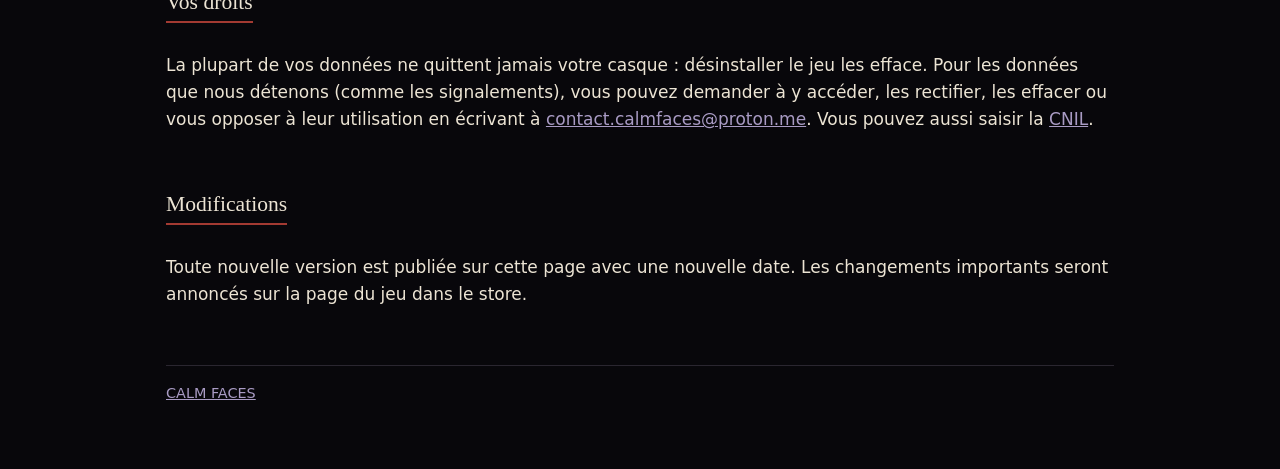
==== commit ef03258f: "Confidentialité : signalements via Cloudflare et Discord Co-Authored-By: Claude Opus 5.5 <noreply@an" ====
--- a/privacy.html
+++ b/privacy.html
@@ -47,7 +47,7 @@
       <li><strong>Voice chat:</strong> your voice is streamed live to the other players of your room through Photon (Exit Games GmbH, Germany), our networking provider. It is not recorded or stored by us or by Photon.</li>
       <li><strong>Game data:</strong> your nickname, doll colour, position and the noises you make are shared with the players of your room while you play.</li>
       <li><strong>Technical data:</strong> Photon processes your IP address and a random player identifier to connect you to a room. See <a href="https://www.photonengine.com/privacy">Photon's privacy policy</a>.</li>
-      <li><strong>Reports:</strong> when you report a player, the report (their identifier, their nickname, the reason and the time) is reviewed by our moderation team. Reports are kept for at most 12 months.</li>
+      <li><strong>Reports:</strong> when you report a player, the report (their identifier and nickname, your own player identifier, the reason, the game mode and the time) is sent through our relay at Cloudflare (Cloudflare, Inc.) to a private channel of our moderation team on Discord (Discord Inc.), where volunteer moderators review it. Your IP address is not sent to Discord and is not stored by us. Reports are kept for at most 12 months.</li>
       <li>You can mute everyone, mute or block a player at any time from the PLAYERS board in the playroom, and set your microphone to push-to-talk or muted on the Minitel.</li>
     </ul>
 
@@ -95,7 +95,7 @@
       <li><strong>Chat vocal :</strong> votre voix est transmise en direct aux joueurs de votre salle via Photon (Exit Games GmbH, Allemagne), notre prestataire réseau. Elle n'est ni enregistrée ni conservée.</li>
       <li><strong>Données de jeu :</strong> pseudo, couleur de poupée, position et bruits sont partagés avec les joueurs de votre salle pendant la partie.</li>
       <li><strong>Données techniques :</strong> Photon traite votre adresse IP et un identifiant de joueur aléatoire pour vous connecter. Voir <a href="https://www.photonengine.com/privacy">la politique de Photon</a>.</li>
-      <li><strong>Signalements :</strong> quand vous signalez un joueur, le signalement (son identifiant, son pseudo, la raison et l'heure) est examiné par notre équipe de modération. Conservés 12 mois au plus.</li>
+      <li><strong>Signalements :</strong> quand vous signalez un joueur, le signalement (son identifiant et son pseudo, votre identifiant de joueur, la raison, le mode de jeu et l'heure) passe par notre relais chez Cloudflare (Cloudflare, Inc.) jusqu'à un salon privé de notre équipe de modération sur Discord (Discord Inc.), où des modérateurs bénévoles l'examinent. Votre adresse IP n'est ni transmise à Discord ni conservée par nous. Conservés 12 mois au plus.</li>
       <li>Vous pouvez couper tout le monde, couper ou bloquer un joueur à tout moment depuis le tableau PLAYERS de la salle de jeux, et passer votre micro en « appuyer pour parler » ou coupé sur le Minitel.</li>
     </ul>
 
